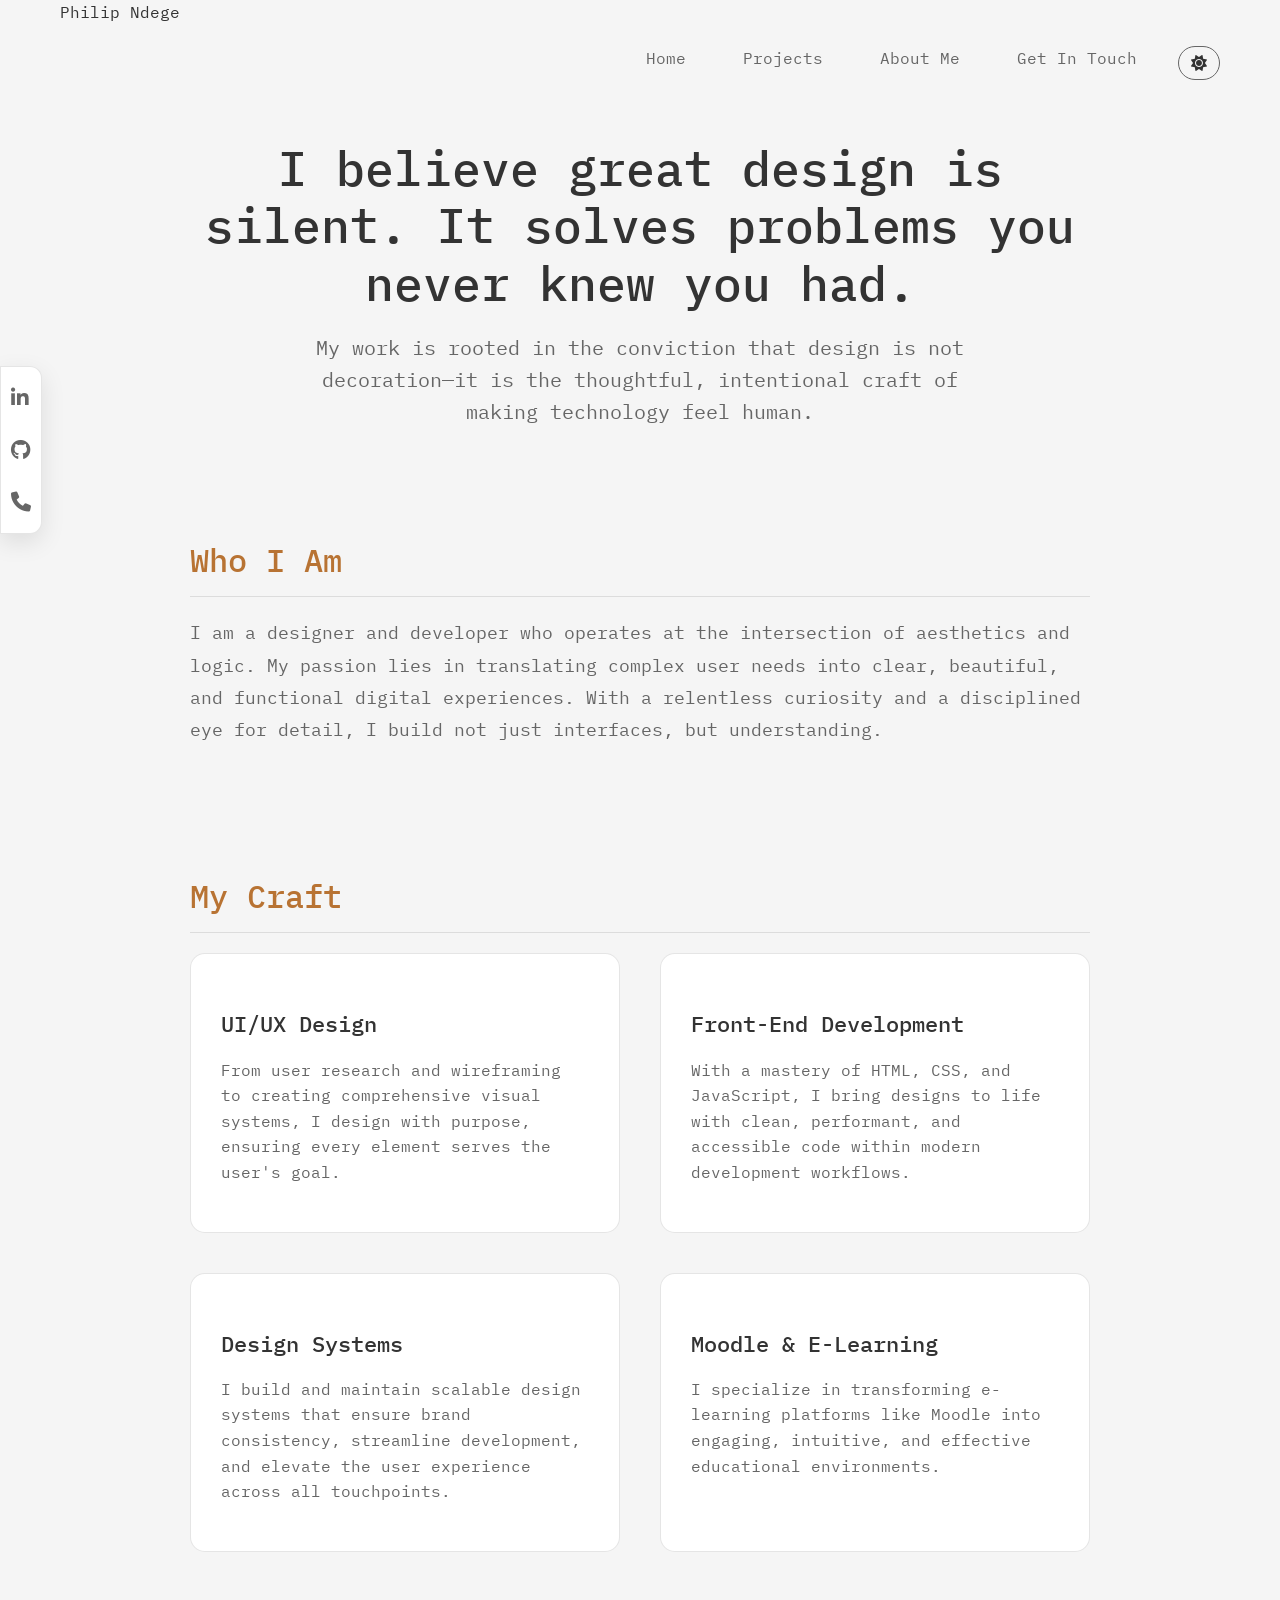
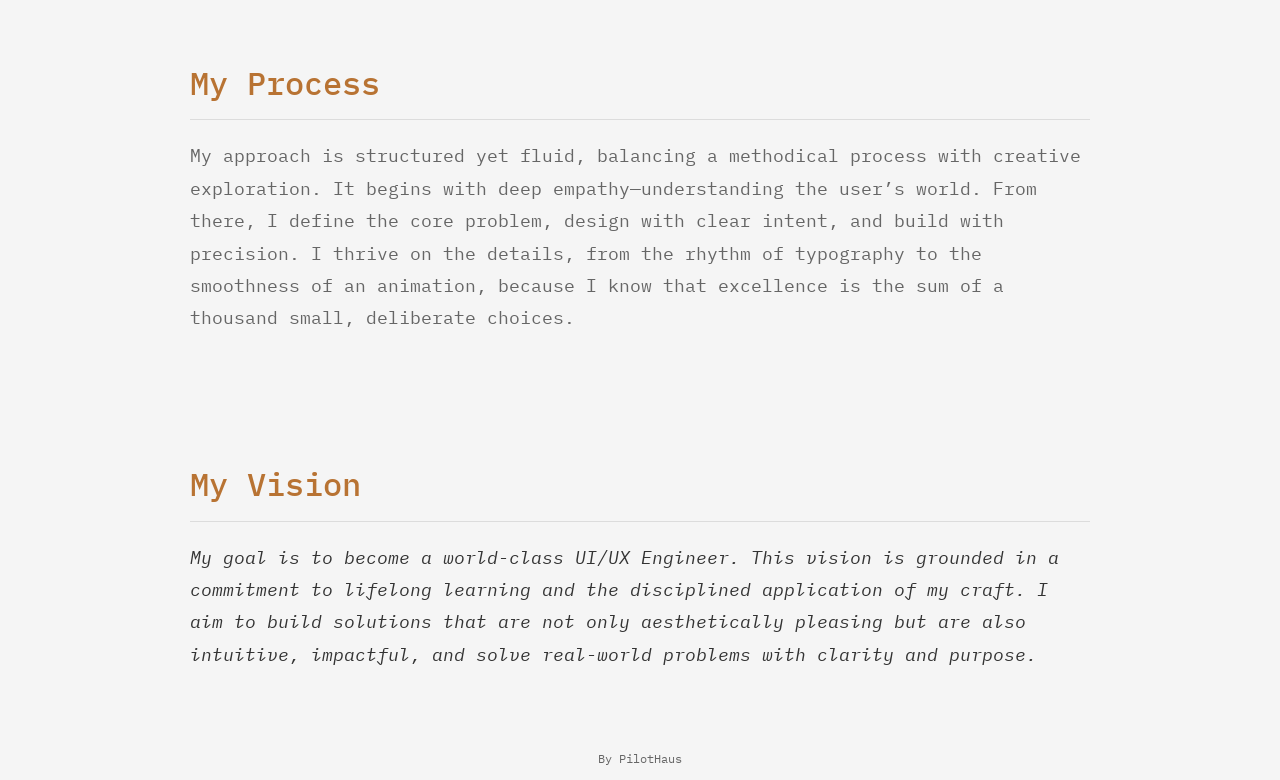
==== about.html @ 5eb44cbf "Add files via upload" ====
<!DOCTYPE html>
<html lang="en">
<head>
    <meta charset="UTF-8">
    <meta name="viewport" content="width=device-width, initial-scale=1.0">
    <title>About | Philip Ndege</title>
    <link rel="icon" href="logo.svg" type="image/svg+xml">
    <link rel="icon" href="favicon.ico" type="image/x-icon">
    <link rel="stylesheet" href="styles.css">
    <link rel="stylesheet" href="https://cdnjs.cloudflare.com/ajax/libs/font-awesome/6.0.0-beta3/css/all.min.css">
</head>
<body>
    <div class="social-strip">
        <a href="https://www.linkedin.com/in/philip-ndege-721208354?utm_source=share&utm_campaign=share_via&utm_content=profile&utm_medium=ios_app" target="_blank"><i class="fab fa-linkedin-in"></i></a>
        <a href="https://github.com/Ndege-stack" target="_blank"><i class="fab fa-github"></i></a>
        <a href="tel:+254796124982"><i class="fas fa-phone"></i></a>
    </div>
    <header class="sticky-header">
        <div class="main-container">
            <span>Philip Ndege</span>
            <i class="fas fa-bars" id="menu-bars"></i>
            <ul class="nav">
                <li><a href="index.html">Home</a></li>
                <li><a href="projects.html">Projects</a></li>
                <li><a href="about.html">About Me</a></li>
                <li><a href="index.html#contact">Get In Touch</a></li>
                <li>
                    <button id="theme-toggle" class="theme-toggle-btn">
                        <i class="fas fa-sun"></i>
                        <i class="fas fa-moon"></i>
                    </button>
                </li>
            </ul>
        </div>
    </header>

    <main class="about-container">
        <section class="about-hero">
            <h1>I believe great design is silent. It solves problems you never knew you had.</h1>
            <p class="subtitle">My work is rooted in the conviction that design is not decoration—it is the thoughtful, intentional craft of making technology feel human.</p>
        </section>

        <section class="about-content">
            <div class="about-section">
                <h2>Who I Am</h2>
                <p>I am a designer and developer who operates at the intersection of aesthetics and logic. My passion lies in translating complex user needs into clear, beautiful, and functional digital experiences. With a relentless curiosity and a disciplined eye for detail, I build not just interfaces, but understanding.</p>
            </div>

            <div class="about-section skills-section">
                <h2>My Craft</h2>
                <div class="skills-grid">
                    <div class="skill-item">
                        <h3>UI/UX Design</h3>
                        <p>From user research and wireframing to creating comprehensive visual systems, I design with purpose, ensuring every element serves the user's goal.</p>
                    </div>
                    <div class="skill-item">
                        <h3>Front-End Development</h3>
                        <p>With a mastery of HTML, CSS, and JavaScript, I bring designs to life with clean, performant, and accessible code within modern development workflows.</p>
                    </div>
                    <div class="skill-item">
                        <h3>Design Systems</h3>
                        <p>I build and maintain scalable design systems that ensure brand consistency, streamline development, and elevate the user experience across all touchpoints.</p>
                    </div>
                    <div class="skill-item">
                        <h3>Moodle & E-Learning</h3>
                        <p>I specialize in transforming e-learning platforms like Moodle into engaging, intuitive, and effective educational environments.</p>
                    </div>
                </div>
            </div>

            <div class="about-section">
                <h2>My Process</h2>
                <p>My approach is structured yet fluid, balancing a methodical process with creative exploration. It begins with deep empathy—understanding the user’s world. From there, I define the core problem, design with clear intent, and build with precision. I thrive on the details, from the rhythm of typography to the smoothness of an animation, because I know that excellence is the sum of a thousand small, deliberate choices.</p>
            </div>

            <div class="about-section vision-section">
                <h2>My Vision</h2>
                <p>My goal is to become a world-class UI/UX Engineer. This vision is grounded in a commitment to lifelong learning and the disciplined application of my craft. I aim to build solutions that are not only aesthetically pleasing but are also intuitive, impactful, and solve real-world problems with clarity and purpose.</p>
            </div>
        </section>
    </main>

    <div class="footer">
        <p>By PilotHaus</p>
    </div>

    <script src="chat.js"></script>
</body>
</html>
---- styles.css ----
@import url('https://fonts.googleapis.com/css2?family=IBM+Plex+Mono&display=swap');

:root {
    --bg-color: #000;
    --text-color: #fff;
    --text-muted-color: #ccc;
    --primary-accent-color: #B87333;
    --secondary-accent-color: #2C2C2C;
    --card-bg-color: #1a1a1a;
    --border-color: rgba(255, 255, 255, 0.05);
    --hover-bg-color: rgba(255, 255, 255, 0.04);
    --shadow-color: rgba(0, 0, 0, 0.4);
    --glow-color: rgba(184, 115, 51, 0.6);
    --modal-overlay-color: rgba(0, 0, 0, 0.5);
}

body.light-mode {
    --bg-color: #f5f5f5;
    --text-color: #333;
    --text-muted-color: #666;
    --primary-accent-color: #B87333;
    --secondary-accent-color: #e0e0e0;
    --card-bg-color: #fff;
    --border-color: rgba(0, 0, 0, 0.1);
    --hover-bg-color: #f0f0f0;
    --shadow-color: rgba(0, 0, 0, 0.1);
    --glow-color: rgba(184, 115, 51, 0.4);
    --modal-overlay-color: rgba(0, 0, 0, 0.3);
}

.main-container {
    max-width: 1400px;
    margin: 0 auto;
    box-sizing: border-box;
    padding: 0 60px;
}
body {
    font-family: 'IBM Plex Mono', monospace;
    margin: 0;
    padding: 0;
    background-color: var(--bg-color);
    color: var(--text-color);
    line-height: 1.6;
    scroll-behavior: smooth;
    overflow-x: hidden;
    transition: background-color 0.3s, color 0.3s;
}

/* Theme Toggle Button */
.theme-toggle-btn {
    background: none;
    border: 1px solid var(--text-muted-color);
    color: var(--text-color);
    cursor: pointer;
    padding: 8px 12px;
    border-radius: 20px;
    display: inline-flex;
    align-items: center;
    gap: 8px;
    font-size: 16px;
    transition: all 0.3s ease;
}

.theme-toggle-btn:hover {
    background-color: var(--primary-accent-color);
    border-color: var(--primary-accent-color);
    color: #fff;
}

.theme-toggle-btn .fa-sun {
    display: none;
}

.theme-toggle-btn .fa-moon {
    display: inline-block;
}

body.light-mode .theme-toggle-btn .fa-sun {
    display: inline-block;
}

body.light-mode .theme-toggle-btn .fa-moon {
    display: none;
}


/* Button styles */
.button {
    display: inline-block;
    padding: 10px 20px;
    background-color: var(--primary-accent-color);
    color: #fff;
    text-decoration: none;
    border: none;
    border-radius: 5px;
    cursor: pointer;
    font-family: 'IBM Plex Mono', monospace;
    font-size: 16px;
    transition: background-color 0.3s;
    margin-top: 20px;
}

.button:hover {
    background-color: var(--secondary-accent-color);
}

/* Intro Section */
.intro {
    background-color: var(--bg-color);
    color: var(--text-color);
    padding: 60px 0;
    text-align: center;
    position: relative;
}
.intro span {
    color: var(--text-muted-color);
    font-size: 14px;
    position: absolute;
    top: 10px;
    left: 20px;
}
.nav {
    list-style-type: none;
    padding: 0;
    display: flex;
    justify-content:right;
    gap: 25px;
    margin: 20px 0;
}
.nav a {
    color: var(--text-muted-color);
    text-decoration: none;
    font-size: 16px;
    transition: all 0.3s ease;
    padding: 8px 16px;
    border-radius: 6px;
    position: relative;
}
.nav a::after {
    content: '';
    position: absolute;
    bottom: 4px;
    left: 16px;
    width: 0;
    height: 2px;
    background-color: var(--primary-accent-color);
    transition: width 0.3s ease;
    box-shadow: 0 0 10px var(--glow-color);
}
.nav a:hover {
    color: var(--primary-accent-color);
    background-color: rgba(184, 115, 51, 0.1);
    transform: translateY(-2px);
    text-shadow: 0 0 10px var(--glow-color);
}
.nav a:hover::after {
    width: calc(100% - 32px);
}
.social-icons {
    position: absolute;
    top: 10px;
    right: 20px;
}
.social-icons a {
    color: var(--text-muted-color);
    margin: 0 10px;
    text-decoration: none;
}
.content {
    display: flex;
    align-items: center;
    justify-content: space-between;
    width: 100%;
    margin: 50px 0;
}
.text-content {
    max-width: 50%;
}
.text-content h1 {
    color: var(--text-color);
    font-size: 56px;
    margin: 0;
    text-align: left;
}
.text-content p {
    font-size: 20px;
    line-height: 1.6;
    text-align: left;
    color: var(--text-muted-color);
}
.button {
    background-color: var(--primary-accent-color);
    color: #fff;
    padding: 12px 24px;
    border: none;
    border-radius: 10px;
    font-size: 16px;
    cursor: pointer;
    margin-top: 20px;
    transition: all 0.3s ease;
    box-shadow: 0 4px 15px var(--glow-color);
    font-weight: 500;
}
.button:hover {
    background-color: var(--secondary-accent-color);
    color: var(--text-color);
    transform: translateY(-3px);
    box-shadow: 0 6px 20px var(--glow-color);
}
.image-placeholder {
   
    width: 300px;
    height: 360px;
    border-radius: 50%;
    box-shadow: 0 10px 30px var(--shadow-color);
}
.worked-with {
    margin-top: 50px;
    display: flex;
    gap: 20px;
    justify-content: center;
}
.worked-with button {
    background-color: #333;
    color: var(--text-muted-color);
    padding: 10px 20px;
    border: none;
    cursor: pointer;
}
.worked-with button:hover {
    background-color: #444;
}

/* Projects Section */
.projects {
    padding: 60px 0;
    text-align: center;
}
.projects h2 {
    margin: 0 0 15px;
    font-size: 32px;
    color: var(--text-color);
}
.projects p.description {
    margin: 0 0 25px;
    font-size: 16px;
    color: var(--text-muted-color);
}
.work-item {
    width: 100%;
    margin-bottom: 30px;
    box-sizing: border-box;
    display: flex;
    align-items: center;
    justify-content: space-between;
    background-color: var(--card-bg-color);
    border-radius: 15px;
    padding: 25px;
    transition: all 0.3s ease;
    border: 1px solid var(--border-color);
}
.work-item:hover {
    transform: translateY(-5px);
    background-color: var(--hover-bg-color);
    border-color: var(--primary-accent-color);
    box-shadow: 0 10px 30px var(--shadow-color);
}
.work-item:nth-child(odd) {
    flex-direction: row;
}
.work-item:nth-child(even) {
    flex-direction: row-reverse;
}
.work-item img {
    width: 35%;
    border-radius: 10px;
    margin-bottom: 10px;
}
.work-item .content {
    width: 60%;
     display: flex;
    flex-direction: column;
    gap: 10px;
    align-items: flex-start;
}
.work-item .category {
    color: #f4a261;
    font-size: 20px;
    margin: px;
}
.work-item h3 {
    margin: 5px 0;
    font-size: 18px;
    color: var(--text-color);
}
.work-item p {
    margin: 5px 0;
    color: var(--text-muted-color);
    font-size: 14px;
    text-align: left;
}
.work-item button {
    background-color: var(--primary-accent-color);
    color: #fff;
    border: none;
    padding: 10px 20px;
    border-radius: 8px;
    cursor: pointer;
    transition: all 0.3s ease;
    font-weight: 500;
    font-size: 15px;
    box-shadow: 0 2px 10px var(--glow-color);
}
.work-item button:hover {
    background-color: var(--secondary-accent-color);
    color: var(--text-color);
    transform: translateY(-2px);
    box-shadow: 0 4px 15px var(--glow-color);
}

/* Testimonials Section */
.testimonials {
    background-color: var(--bg-color);
    color: var(--text-color);
    padding: 60px 0;
    text-align: center;
}
.testimonials h2 {
    margin: 0 0 15px;
    font-size: 32px;
}
.testimonials p.description {
    margin: 0 0 25px;
    font-size: 16px;
    color: var(--text-muted-color);
}
.testimonial-container {
    display: flex;
    justify-content: center;
    gap: 20px;
    flex-wrap: wrap;
}
.testimonial {
    background-color: var(--card-bg-color);
    padding: 25px;
    border-radius: 15px;
    width: 300px;
    text-align: left;
    box-shadow: 0 8px 25px var(--shadow-color);
    border: 1px solid var(--border-color);
    transition: all 0.3s ease;
    position: relative;
}
.testimonial:hover {
    transform: translateY(-8px);
    box-shadow: 0 15px 35px var(--shadow-color);
    border-color: var(--primary-accent-color);
}
.testimonial q {
    font-size: 16px;
    display: block;
    margin-bottom: 15px;
    color: var(--text-color);
    quotes: none;
    line-height: 1.6;
    font-style: italic;
}
.testimonial .client {
    display: flex;
    align-items: center;
    gap: 10px;
    margin-top: 15px;
}
.testimonial .client img {
    width: 40px;
    height: 40px;
    border-radius: 50%;
    border: 2px solid var(--text-muted-color);
}
.testimonial .client span {
    color: var(--text-muted-color);
    font-weight: bold;
}

/* About Me Section */
.about-me {
    padding: 60px 0;
    text-align: center;
}
.about-me h2 {
    margin: 0 0 15px;
    font-size: 32px;
    color: var(--text-color);
}
.about-me p.description {
    margin: 0 0 25px;
    font-size: 16px;
    color: var(--text-muted-color);
}
.work-container {
    display: flex;
    justify-content: center;
    gap: 40px; /* Increased gap for better spacing */
    flex-wrap: wrap;
    align-items: stretch; /* Ensure cards have the same height */
}
.work-item-recent {
    background-color: var(--card-bg-color);
    border: 1px solid var(--border-color);
    border-radius: 15px;
    padding: 30px;
    width: 45%;
    text-align: left;
    display: flex;
    flex-direction: column;
    justify-content: space-between;
    transition: transform 0.3s ease, box-shadow 0.3s ease;
}

.work-item-recent:hover {
    transform: translateY(-5px);
    box-shadow: 0 10px 30px var(--shadow-color);
}

.work-item-recent img {
    width: 100%;
    border-radius: 10px;
    display: block;
    margin: 0 auto 20px;
    aspect-ratio: 16 / 10;
    object-fit: cover;
}

.work-item-recent .meet-philip-image {
    width: 70%; /* Further reduce image size */
    object-fit: contain; /* Prevent cropping */
}

.work-item-recent p {
    margin: 0 0 20px;
    color: var(--text-muted-color);
    font-size: 16px;
    line-height: 1.7;
    flex-grow: 1;
}

.work-item-recent a button {
    background-color: var(--primary-accent-color);
    color: #fff;
    border: none;
    padding: 12px 24px;
    border-radius: 8px;
    cursor: pointer;
    transition: all 0.3s ease;
    font-weight: 500;
    font-size: 15px;
    width: 100%;
    box-shadow: 0 4px 15px var(--glow-color);
}

.work-item-recent a button:hover {
    background-color: var(--secondary-accent-color);
    color: var(--text-color);
    transform: translateY(-2px);
    box-shadow: 0 6px 20px var(--glow-color);
}
.work-item .image-gallery {
    width: 35%;
    display: flex;
    flex-direction: column;
    gap: 10px;
}

.work-item .image-gallery img {
    width: 100%;
    border-radius: 10px;
}

/* Get In Touch Section */
.get-in-touch {
    padding: 80px 0;
    background-color: var(--bg-color);
}

.contact-container {
    display: grid;
    grid-template-columns: 1fr 1fr;
    gap: 60px;
    align-items: center;
}

.contact-text h2 {
    font-size: 42px;
    font-weight: 500;
    color: var(--text-color);
    margin-bottom: 20px;
    line-height: 1.3;
}

.contact-text p {
    font-size: 18px;
    color: var(--text-muted-color);
    margin-bottom: 30px;
}

.contact-email {
    font-size: 20px;
    color: var(--primary-accent-color);
    text-decoration: none;
    font-weight: 500;
    position: relative;
    display: inline-block;
}

.contact-email::after {
    content: '';
    position: absolute;
    left: 0;
    bottom: -5px;
    width: 100%;
    height: 2px;
    background-color: var(--primary-accent-color);
    transform: scaleX(0);
    transform-origin: left;
    transition: transform 0.3s ease;
}

.contact-email:hover::after {
    transform: scaleX(1);
}

.contact-form .form-group {
    margin-bottom: 30px;
    position: relative;
}

.contact-form input,
.contact-form textarea {
    width: 100%;
    background: transparent;
    border: none;
    border-bottom: 2px solid var(--border-color);
    padding: 15px 0;
    color: var(--text-color);
    font-size: 18px;
    font-family: inherit;
    outline: none;
    transition: border-color 0.3s ease;
}

.contact-form input::placeholder,
.contact-form textarea::placeholder {
    color: var(--text-muted-color);
    opacity: 0.8;
}

.contact-form input:focus,
.contact-form textarea:focus {
    border-bottom-color: var(--primary-accent-color);
}

.contact-form textarea {
    height: 80px;
    resize: none;
}

.submit-btn {
    background-color: var(--primary-accent-color);
    color: #fff;
    border: none;
    padding: 15px 30px;
    border-radius: 8px;
    font-size: 16px;
    cursor: pointer;
    transition: all 0.3s ease;
    font-weight: 500;
    box-shadow: 0 4px 15px var(--glow-color);
}

.submit-btn:hover {
    background-color: var(--secondary-accent-color);
    color: var(--text-color);
    transform: translateY(-2px);
    box-shadow: 0 6px 20px var(--glow-color);
}

@media (max-width: 991px) {
    .contact-container {
        grid-template-columns: 1fr;
        gap: 80px;
    }

    .contact-text {
        text-align: center;
    }
}
.footer {
    margin-top: 20px;
    font-size: 12px;
    color: var(--text-muted-color);
    text-align: center;
}

/* Social Strip */
.social-strip {
    position: fixed;
    top: 50%;
    left: 0;
    transform: translateY(-50%);
    background-color: var(--card-bg-color);
    padding: 15px 10px;
    border-top-right-radius: 12px;
    border-bottom-right-radius: 12px;
    z-index: 999;
    display: flex;
    flex-direction: column;
    gap: 20px;
    border: 1px solid var(--border-color);
    box-shadow: 0 8px 25px var(--shadow-color);
}

.social-strip a {
    color: var(--text-muted-color);
    font-size: 20px;
    text-decoration: none;
    transition: all 0.3s ease;
}

.social-strip a:hover {
    color: var(--primary-accent-color);
    transform: scale(1.2);
}

.social-strip a:hover i {
    text-shadow: 0 0 10px var(--glow-color);
}

/* Project Gallery Section */
.project-gallery-container {
    overflow: hidden;
    width: 100%;
    position: relative;
    margin-top: 40px;
}

.project-gallery {
    display: flex;
    width: calc(340px * 6); /* 300px card + 40px gap */
    animation: scroll 30s linear infinite;
}

@keyframes scroll {
    from {
        transform: translateX(0);
    }
    to {
        transform: translateX(-50%);
    }
}

.project-gallery-container:hover .project-gallery {
    animation-play-state: paused;
}

.project-card {
    width: 300px;
    margin-right: 40px;
    background-color: var(--card-bg-color);
    border-radius: 15px;
    overflow: hidden;
    border: 1px solid var(--border-color);
    transition: transform 0.3s ease, box-shadow 0.3s ease;
}

.project-card:hover {
    transform: scale(1.05);
    box-shadow: 0 10px 30px var(--shadow-color);
}

.project-card a {
    text-decoration: none;
    color: var(--text-color);
    display: block;
}

.project-card img {
    width: 100%;
    height: 200px;
    object-fit: cover;
    display: block;
    border-bottom: 1px solid var(--border-color);
}

.project-card h4 {
    margin: 0;
    padding: 20px;
    font-size: 18px;
    text-align: center;
    font-weight: 500;
}

/* ==================== */
/* ABOUT PAGE STYLES */
/* ==================== */

.about-container {
    max-width: 900px;
    margin: 60px auto;
    padding: 0 20px;
    animation: fadeIn 1s ease-in-out;
}

@keyframes fadeIn {
    from {
        opacity: 0;
        transform: translateY(20px);
    }
    to {
        opacity: 1;
        transform: translateY(0);
    }
}

.about-hero {
    text-align: center;
    margin-bottom: 80px;
}

.about-hero h1 {
    font-size: 48px;
    font-weight: 500;
    line-height: 1.2;
    color: var(--text-color);
    margin-bottom: 20px;
}

.about-hero .subtitle {
    font-size: 20px;
    color: var(--text-muted-color);
    max-width: 700px;
    margin: 0 auto;
}

.about-content {
    display: flex;
    flex-direction: column;
    gap: 80px;
}

.about-section h2 {
    font-size: 32px;
    font-weight: 500;
    color: var(--primary-accent-color);
    margin-bottom: 20px;
    border-bottom: 1px solid var(--border-color);
    padding-bottom: 10px;
}

.about-section p {
    font-size: 18px;
    line-height: 1.8;
    color: var(--text-muted-color);
}

.skills-grid {
    display: grid;
    grid-template-columns: repeat(auto-fit, minmax(300px, 1fr));
    gap: 40px;
}

.skill-item {
    background-color: var(--card-bg-color);
    padding: 30px;
    border-radius: 15px;
    border: 1px solid var(--border-color);
    transition: transform 0.3s ease, box-shadow 0.3s ease;
}

.skill-item:hover {
    transform: translateY(-5px);
    box-shadow: 0 10px 30px var(--shadow-color);
}

.skill-item h3 {
    font-size: 22px;
    font-weight: 500;
    color: var(--text-color);
    margin-bottom: 10px;
}

.skill-item p {
    font-size: 16px;
    color: var(--text-muted-color);
    line-height: 1.6;
}

.vision-section p {
    font-style: italic;
    color: var(--text-color);
}

/* ==================== */
/* EDUCATION PAGE STYLES */
/* ==================== */

.timeline {
    position: relative;
    max-width: 800px;
    margin: 0 auto;
    padding: 40px 0;
}

.timeline::before {
    content: '';
    position: absolute;
    left: 50%;
    top: 0;
    bottom: 0;
    width: 2px;
    background-color: var(--border-color);
    transform: translateX(-50%);
}

.timeline-item {
    position: relative;
    width: 50%;
    padding: 20px 40px;
    box-sizing: border-box;
    animation: slideIn 1s ease-out forwards;
    opacity: 0;
}

@keyframes slideIn {
    from {
        opacity: 0;
        transform: translateY(50px);
    }
    to {
        opacity: 1;
        transform: translateY(0);
    }
}

.timeline-item:nth-child(odd) {
    left: 0;
    text-align: right;
    animation-delay: 0.2s;
}

.timeline-item:nth-child(even) {
    left: 50%;
    text-align: left;
    animation-delay: 0.4s;
}

.timeline-item::after {
    content: '';
    position: absolute;
    top: 30px;
    width: 20px;
    height: 20px;
    border-radius: 50%;
    background-color: var(--primary-accent-color);
    border: 3px solid var(--bg-color);
    z-index: 1;
}

.timeline-item:nth-child(odd)::after {
    right: -10px;
}

.timeline-item:nth-child(even)::after {
    left: -10px;
}

.timeline-content {
    background-color: var(--card-bg-color);
    padding: 30px;
    border-radius: 15px;
    border: 1px solid var(--border-color);
}

.timeline-content h3 {
    font-size: 24px;
    font-weight: 500;
    color: var(--text-color);
    margin-bottom: 10px;
}

.timeline-date {
    font-size: 14px;
    color: var(--primary-accent-color);
    margin-bottom: 15px;
    display: block;
    font-weight: bold;
}

.timeline-content p {
    font-size: 16px;
    line-height: 1.7;
    color: var(--text-muted-color);
}

/* Button styles for about and education pages */
.about-section a button,
.timeline-content a button {
    background-color: var(--primary-accent-color);
    color: #fff;
    border: none;
    padding: 12px 24px;
    border-radius: 8px;
    cursor: pointer;
    transition: all 0.3s ease;
    font-weight: 500;
    font-size: 15px;
    margin-top: 15px;
    box-shadow: 0 4px 15px var(--glow-color);
}

.about-section a button:hover,
.timeline-content a button:hover {
    background-color: var(--secondary-accent-color);
    color: var(--text-color);
    transform: translateY(-2px);
    box-shadow: 0 6px 20px var(--glow-color);
}

.about-section a,
.timeline-content a {
    text-decoration: none;
    display: inline-block;
}

/*-----------------MEDIA QUERIES-----------------*/

@media (max-width:1200px) {
    html {
        font-size: 90%;
    }

    .header {
        padding: 1.3rem 3%;
    }
}

@media (max-width: 991px) {
    /* Show hamburger menu on mobile and tablet */
    #menu-bars {
        display: block;
    }
    
    /* Hide regular navigation by default on mobile/tablet */
    .header .nav {
        display: none;
        position: absolute;
        top: 100%;
        left: 0;
        right: 0;
        background: var(--secondary-accent-color);
        border-top: .1rem solid rgba(0, 0, 0, .2);
        border-bottom: .1rem solid rgba(0, 0, 0, .2);
        padding: 1rem;
        clip-path: polygon(0 0, 100% 0, 100% 0, 0 0);
    }

    .header .nav.active {
        display: block;
        clip-path: polygon(0 0, 100% 0, 100% 100%, 0 100%);
    }

    .header .nav a {
        display: block;
        padding: 1rem;
        margin: 1rem;
        font-size: 1.5rem;
        background: var(--bg-color);
        border-radius: .5rem;
    }
}

/* Show regular navigation on desktop (screens wider than 991px) */
@media (min-width: 992px) {
    #menu-bars {
        display: none !important; /* Ensure it's never shown on desktop */
    }
    
    .header .nav {
        display: flex !important; /* Ensure regular nav is always shown on desktop */
        position: static;
        background: transparent;
        border: none;
        padding: 0;
        clip-path: none;
    }
    
    .header .nav a {
        display: inline-block;
        margin: 0 1rem;
        background: transparent;
        font-size: 1.6rem;
    }
}
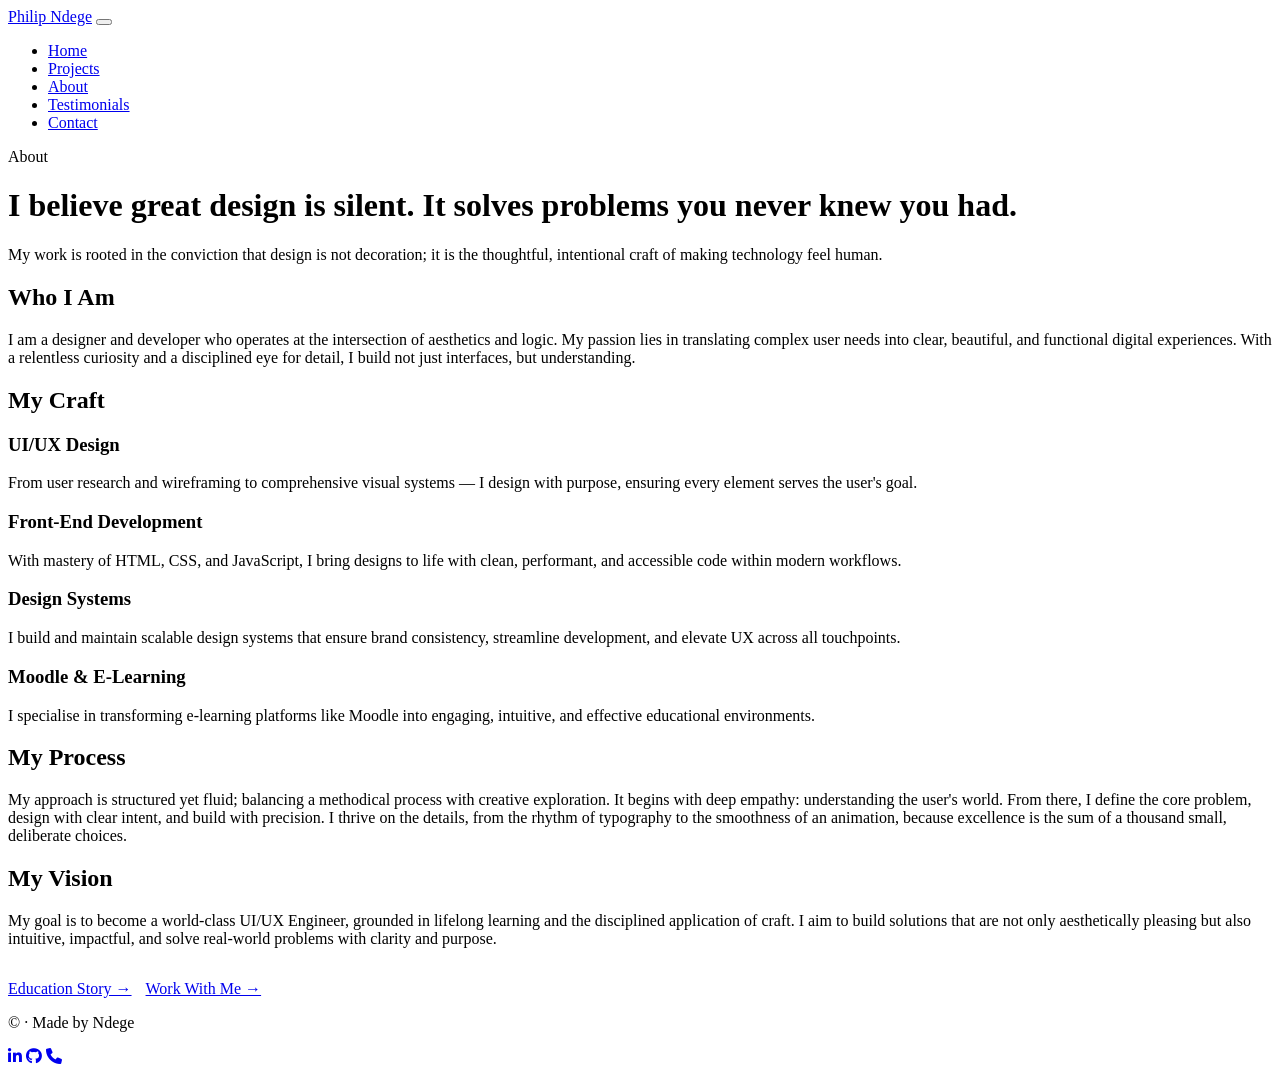
==== commit 977d7d2e: "Enhance about.html with SEO metadata Added meta tags for SEO and updated title." ====
--- a/about.html
+++ b/about.html
@@ -3,87 +3,91 @@
 <head>
     <meta charset="UTF-8">
     <meta name="viewport" content="width=device-width, initial-scale=1.0">
-    <title>About | Philip Ndege</title>
-    <link rel="icon" href="logo.svg" type="image/svg+xml">
-    <link rel="icon" href="favicon.ico" type="image/x-icon">
-    <link rel="stylesheet" href="styles.css">
-    <link rel="stylesheet" href="https://cdnjs.cloudflare.com/ajax/libs/font-awesome/6.0.0-beta3/css/all.min.css">
+    <title>About | Philip Ndege — UI/UX Designer &amp; Developer</title>
+    <meta name="description" content="Philip Ndege — designer and developer at the intersection of aesthetics and logic. Building human-centered digital experiences.">
+    <meta property="og:title" content="About | Philip Ndege">
+    <meta property="og:description" content="Designer and developer at the intersection of aesthetics and logic. Building human-centered digital experiences.">
+    <meta property="og:type" content="website">
+  <link rel="preconnect" href="https://fonts.googleapis.com">
+  <link rel="preconnect" href="https://fonts.gstatic.com" crossorigin>
+  <link href="https://fonts.googleapis.com/css2?family=Syne:wght@400;600;700;800&family=Inter:wght@300;400;500&display=swap" rel="stylesheet">
+  <link rel="stylesheet" href="https://cdnjs.cloudflare.com/ajax/libs/font-awesome/6.0.0-beta3/css/all.min.css">
+  <link rel="icon" href="logo.svg" type="image/svg+xml">
+  <link rel="stylesheet" href="css/styles.css">
 </head>
 <body>
-    <div class="social-strip">
-        <a href="https://www.linkedin.com/in/philip-ndege-721208354?utm_source=share&utm_campaign=share_via&utm_content=profile&utm_medium=ios_app" target="_blank"><i class="fab fa-linkedin-in"></i></a>
-        <a href="https://github.com/Ndege-stack" target="_blank"><i class="fab fa-github"></i></a>
-        <a href="tel:+254796124982"><i class="fas fa-phone"></i></a>
-    </div>
-    <header class="sticky-header">
-        <div class="main-container">
-            <span>Philip Ndege</span>
-            <i class="fas fa-bars" id="menu-bars"></i>
-            <ul class="nav">
-                <li><a href="index.html">Home</a></li>
-                <li><a href="projects.html">Projects</a></li>
-                <li><a href="about.html">About Me</a></li>
-                <li><a href="index.html#contact">Get In Touch</a></li>
-                <li>
-                    <button id="theme-toggle" class="theme-toggle-btn">
-                        <i class="fas fa-sun"></i>
-                        <i class="fas fa-moon"></i>
-                    </button>
-                </li>
-            </ul>
-        </div>
-    </header>
 
-    <main class="about-container">
-        <section class="about-hero">
-            <h1>I believe great design is silent. It solves problems you never knew you had.</h1>
-            <p class="subtitle">My work is rooted in the conviction that design is not decoration—it is the thoughtful, intentional craft of making technology feel human.</p>
-        </section>
+<div class="scroll-bar" id="scroll-bar"></div>
 
-        <section class="about-content">
-            <div class="about-section">
-                <h2>Who I Am</h2>
-                <p>I am a designer and developer who operates at the intersection of aesthetics and logic. My passion lies in translating complex user needs into clear, beautiful, and functional digital experiences. With a relentless curiosity and a disciplined eye for detail, I build not just interfaces, but understanding.</p>
-            </div>
+<nav class="site-nav" id="site-nav">
+  <div class="nav-inner">
+    <a href="index.html" class="nav-logo">Philip Ndege</a>
+    <button class="nav-burger" id="nav-burger" aria-label="Toggle menu" aria-expanded="false">
+      <span></span><span></span><span></span>
+    </button>
+    <ul class="nav-list" id="nav-list">
+      <li><a href="index.html" class="nav-a">Home</a></li>
+      <li><a href="projects.html" class="nav-a">Projects</a></li>
+      <li><a href="about.html" class="nav-a active">About</a></li>
+      <li><a href="index.html#testimonials" class="nav-a">Testimonials</a></li>
+      <li><a href="index.html#contact" class="nav-a">Contact</a></li>
+    </ul>
+  </div>
+</nav>
 
-            <div class="about-section skills-section">
-                <h2>My Craft</h2>
-                <div class="skills-grid">
-                    <div class="skill-item">
-                        <h3>UI/UX Design</h3>
-                        <p>From user research and wireframing to creating comprehensive visual systems, I design with purpose, ensuring every element serves the user's goal.</p>
-                    </div>
-                    <div class="skill-item">
-                        <h3>Front-End Development</h3>
-                        <p>With a mastery of HTML, CSS, and JavaScript, I bring designs to life with clean, performant, and accessible code within modern development workflows.</p>
-                    </div>
-                    <div class="skill-item">
-                        <h3>Design Systems</h3>
-                        <p>I build and maintain scalable design systems that ensure brand consistency, streamline development, and elevate the user experience across all touchpoints.</p>
-                    </div>
-                    <div class="skill-item">
-                        <h3>Moodle & E-Learning</h3>
-                        <p>I specialize in transforming e-learning platforms like Moodle into engaging, intuitive, and effective educational environments.</p>
-                    </div>
-                </div>
-            </div>
+<main class="page-main">
+  <div class="page-hero reveal">
+    <span class="section-label">About</span>
+    <h1>I believe great design is silent. It solves problems you never knew you had.</h1>
+    <p class="page-sub">My work is rooted in the conviction that design is not decoration; it is the thoughtful, intentional craft of making technology feel human.</p>
+  </div>
 
-            <div class="about-section">
-                <h2>My Process</h2>
-                <p>My approach is structured yet fluid, balancing a methodical process with creative exploration. It begins with deep empathy—understanding the user’s world. From there, I define the core problem, design with clear intent, and build with precision. I thrive on the details, from the rhythm of typography to the smoothness of an animation, because I know that excellence is the sum of a thousand small, deliberate choices.</p>
-            </div>
-
-            <div class="about-section vision-section">
-                <h2>My Vision</h2>
-                <p>My goal is to become a world-class UI/UX Engineer. This vision is grounded in a commitment to lifelong learning and the disciplined application of my craft. I aim to build solutions that are not only aesthetically pleasing but are also intuitive, impactful, and solve real-world problems with clarity and purpose.</p>
-            </div>
-        </section>
-    </main>
-
-    <div class="footer">
-        <p>By PilotHaus</p>
+  <div class="page-content">
+    <div class="content-section reveal">
+      <h2>Who I Am</h2>
+      <p>I am a designer and developer who operates at the intersection of aesthetics and logic. My passion lies in translating complex user needs into clear, beautiful, and functional digital experiences. With a relentless curiosity and a disciplined eye for detail, I build not just interfaces, but understanding.</p>
     </div>
 
-    <script src="chat.js"></script>
+    <div class="content-sep"></div>
+
+    <div class="content-section reveal">
+      <h2>My Craft</h2>
+      <div class="skills-grid">
+        <div class="skill-card"><h3>UI/UX Design</h3><p>From user research and wireframing to comprehensive visual systems — I design with purpose, ensuring every element serves the user's goal.</p></div>
+        <div class="skill-card"><h3>Front-End Development</h3><p>With mastery of HTML, CSS, and JavaScript, I bring designs to life with clean, performant, and accessible code within modern workflows.</p></div>
+        <div class="skill-card"><h3>Design Systems</h3><p>I build and maintain scalable design systems that ensure brand consistency, streamline development, and elevate UX across all touchpoints.</p></div>
+        <div class="skill-card"><h3>Moodle &amp; E-Learning</h3><p>I specialise in transforming e-learning platforms like Moodle into engaging, intuitive, and effective educational environments.</p></div>
+      </div>
+    </div>
+
+    <div class="content-sep"></div>
+
+    <div class="content-section reveal">
+      <h2>My Process</h2>
+      <p>My approach is structured yet fluid; balancing a methodical process with creative exploration. It begins with deep empathy: understanding the user's world. From there, I define the core problem, design with clear intent, and build with precision. I thrive on the details, from the rhythm of typography to the smoothness of an animation, because excellence is the sum of a thousand small, deliberate choices.</p>
+    </div>
+
+    <div class="content-sep"></div>
+
+    <div class="content-section reveal">
+      <h2>My Vision</h2>
+      <p>My goal is to become a world-class UI/UX Engineer, grounded in lifelong learning and the disciplined application of craft. I aim to build solutions that are not only aesthetically pleasing but also intuitive, impactful, and solve real-world problems with clarity and purpose.</p>
+      <div style="margin-top:32px;display:flex;gap:14px;flex-wrap:wrap;">
+        <a href="education.html" class="btn btn--outline">Education Story →</a>
+        <a href="index.html#contact" class="btn btn--primary">Work With Me →</a>
+      </div>
+    </div>
+  </div>
+</main>
+
+<footer class="site-footer">
+  <p>© <span id="footer-year"></span> · Made by Ndege</p>
+  <div class="footer-socials">
+    <a href="https://www.linkedin.com/in/philip-ndege-721208354" target="_blank" rel="noopener noreferrer" aria-label="LinkedIn"><i class="fab fa-linkedin-in"></i></a>
+    <a href="https://github.com/Ndege-stack" target="_blank" rel="noopener noreferrer" aria-label="GitHub"><i class="fab fa-github"></i></a>
+    <a href="tel:+254796124982" aria-label="Call Philip"><i class="fas fa-phone"></i></a>
+  </div>
+</footer>
+<script src="js/nav.js"></script>
 </body>
 </html>
